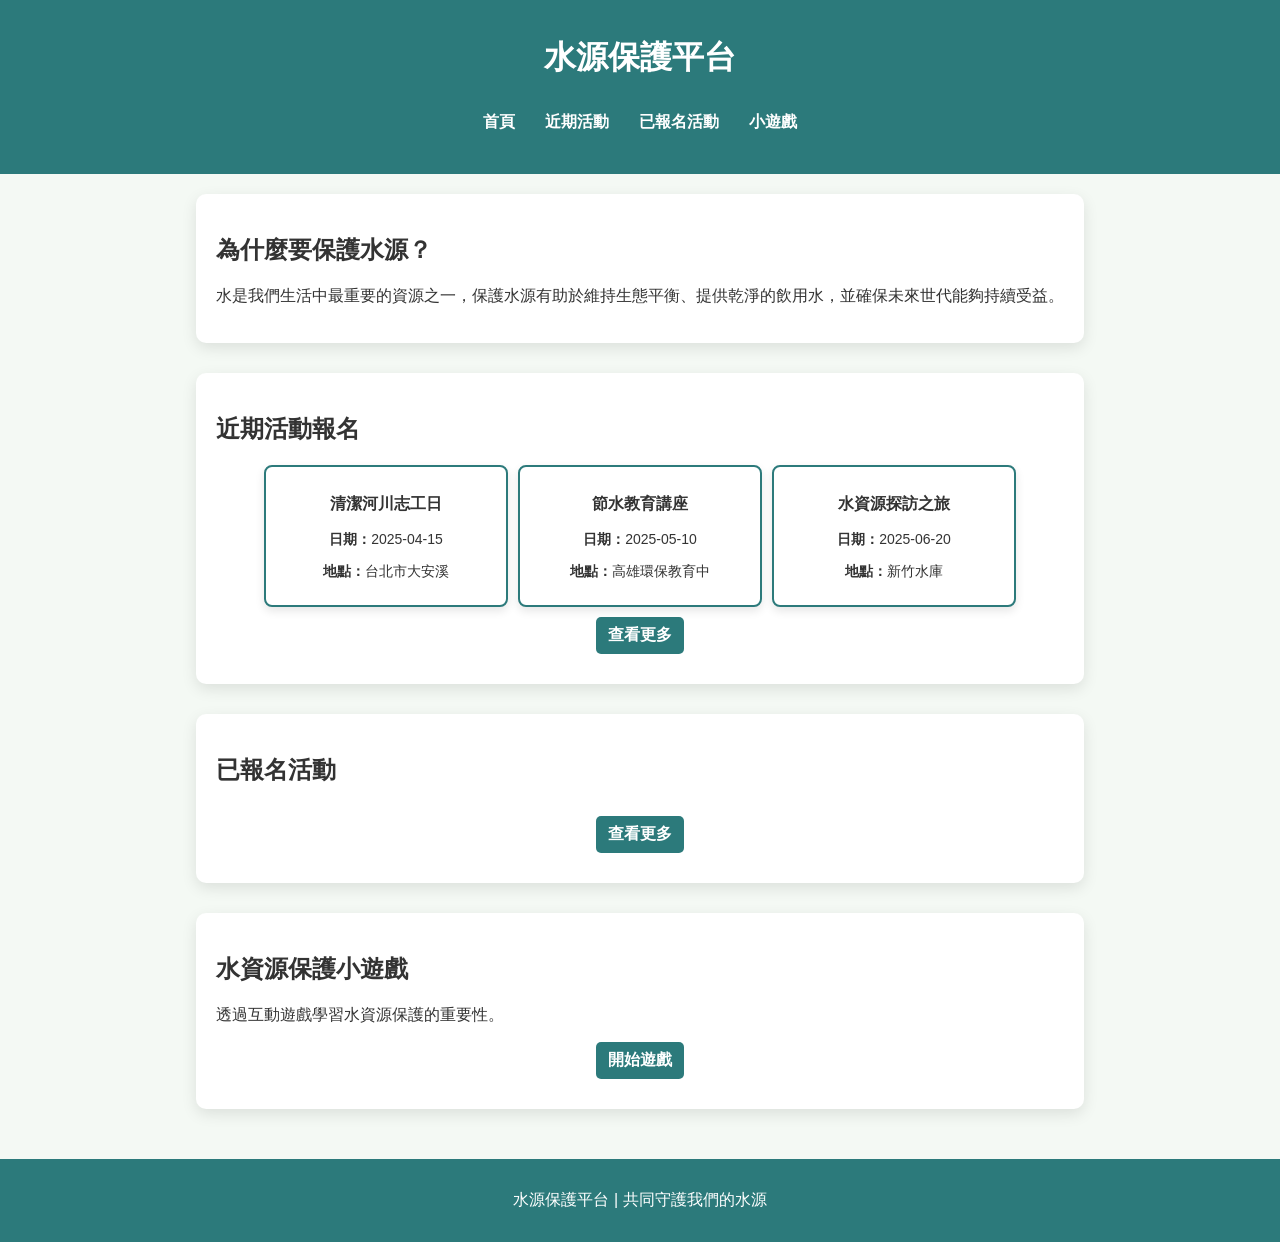
==== index.html @ 0105151f "首次上傳網站內容" ====
<!DOCTYPE html>
<html lang="zh">
<head>
    <meta charset="UTF-8">
    <meta name="viewport" content="width=device-width, initial-scale=1.0">
    <title>水源保護平台</title>
    <link rel="stylesheet" href="index.css">
    <script defer src="index.js"></script>
</head>
<body>
    <header>
        <h1>水源保護平台</h1>
        <nav>
            <ul>
                <li><a href="index.html">首頁</a></li>
                <li><a href="activities.html">近期活動</a></li>
                <li><a href="already.html">已報名活動</a></li>
                <li><a href="game.html">小遊戲</a></li>
            </ul>
        </nav>
    </header>
    
    <main>
        <section id="home">
            <h2>為什麼要保護水源？</h2>
            <p>水是我們生活中最重要的資源之一，保護水源有助於維持生態平衡、提供乾淨的飲用水，並確保未來世代能夠持續受益。</p>
        </section>
        
        <section id="events">
            <h2>近期活動報名</h2>
            <div class="event-container card-container"></div>
            <a href="activities.html" class="more-button">查看更多</a>
        </section>

        <section>
            <h2>已報名活動</h2>
            <div class="registered-container card-container"></div>
            <a href="already.html" class="more-button">查看更多</a>
        </section>
        
        <section id="game">
            <h2>水資源保護小遊戲</h2>
            <p>透過互動遊戲學習水資源保護的重要性。</p>
            <a href="game.html" class="more-button">開始遊戲</a>
        </section>
    </main>
    
    <footer>
        <p>水源保護平台 | 共同守護我們的水源</p>
    </footer>
</body>
</html>
---- index.css ----
body {
    font-family: Arial, sans-serif;
    margin: 0;
    padding: 0;
    background-color: #f4f9f4;
    color: #333;
    display: flex;
    flex-direction: column;
    min-height: 100vh;
}

header {
    background-color: #2c7a7b;
    color: white;
    padding: 15px;
    text-align: center;
}

nav ul {
    list-style: none;
    padding: 0;
    text-align: center;
    display: flex;
    justify-content: center;
    flex-wrap: wrap;
}

nav ul li {
    margin: 10px 15px;
}

nav ul li a {
    color: white;
    text-decoration: none;
    font-weight: bold;
    transition: color 0.3s ease-in-out;
}

nav ul li a:hover {
    color: #aed9cc;
}

main {
    padding: 20px;
    max-width: 900px;
    margin: auto;
    flex: 1;
}

section {
    margin-bottom: 30px;
    padding: 20px;
    background: white;
    border-radius: 10px;
    box-shadow: 0 5px 15px rgba(0, 0, 0, 0.1);
    transition: transform 0.3s ease-in-out;
}

section:hover {
    transform: scale(1.02);
}

.card-container {
    display: flex;
    flex-wrap: wrap;
    gap: 10px;
    justify-content: center;
    align-items: center;
    max-width: 100%;
}

.event-card {
    background: white;
    padding: 10px;
    border-radius: 8px;
    box-shadow: 0 4px 10px rgba(0, 0, 0, 0.1);
    transition: transform 0.3s ease-in-out;
    width: 220px;
    text-align: center;
    border: 2px solid #2c7a7b;
    font-size: 14px;
}

.event-card:hover {
    transform: scale(1.02);
}

.more-button {
    display: block;
    margin: 10px auto;
    padding: 8px 12px;
    background: #2c7a7b;
    color: white;
    text-decoration: none;
    border-radius: 5px;
    font-weight: bold;
    transition: background 0.3s, transform 0.2s;
    text-align: center;
    width: fit-content;
}

.more-button:hover {
    background: #205d5e;
    transform: scale(1.05);
}

footer {
    text-align: center;
    padding: 15px;
    background-color: #2c7a7b;
    color: white;
    margin-top: auto;
}

@media screen and (max-width: 768px) {
    nav ul {
        flex-direction: column;
        text-align: center;
        padding: 10px;
    }
    
    nav ul li {
        margin: 5px 0;
    }
    
    main {
        padding: 10px;
    }
    
    section {
        padding: 15px;
    }
    
    .event-card {
        width: 90%;
    }
}
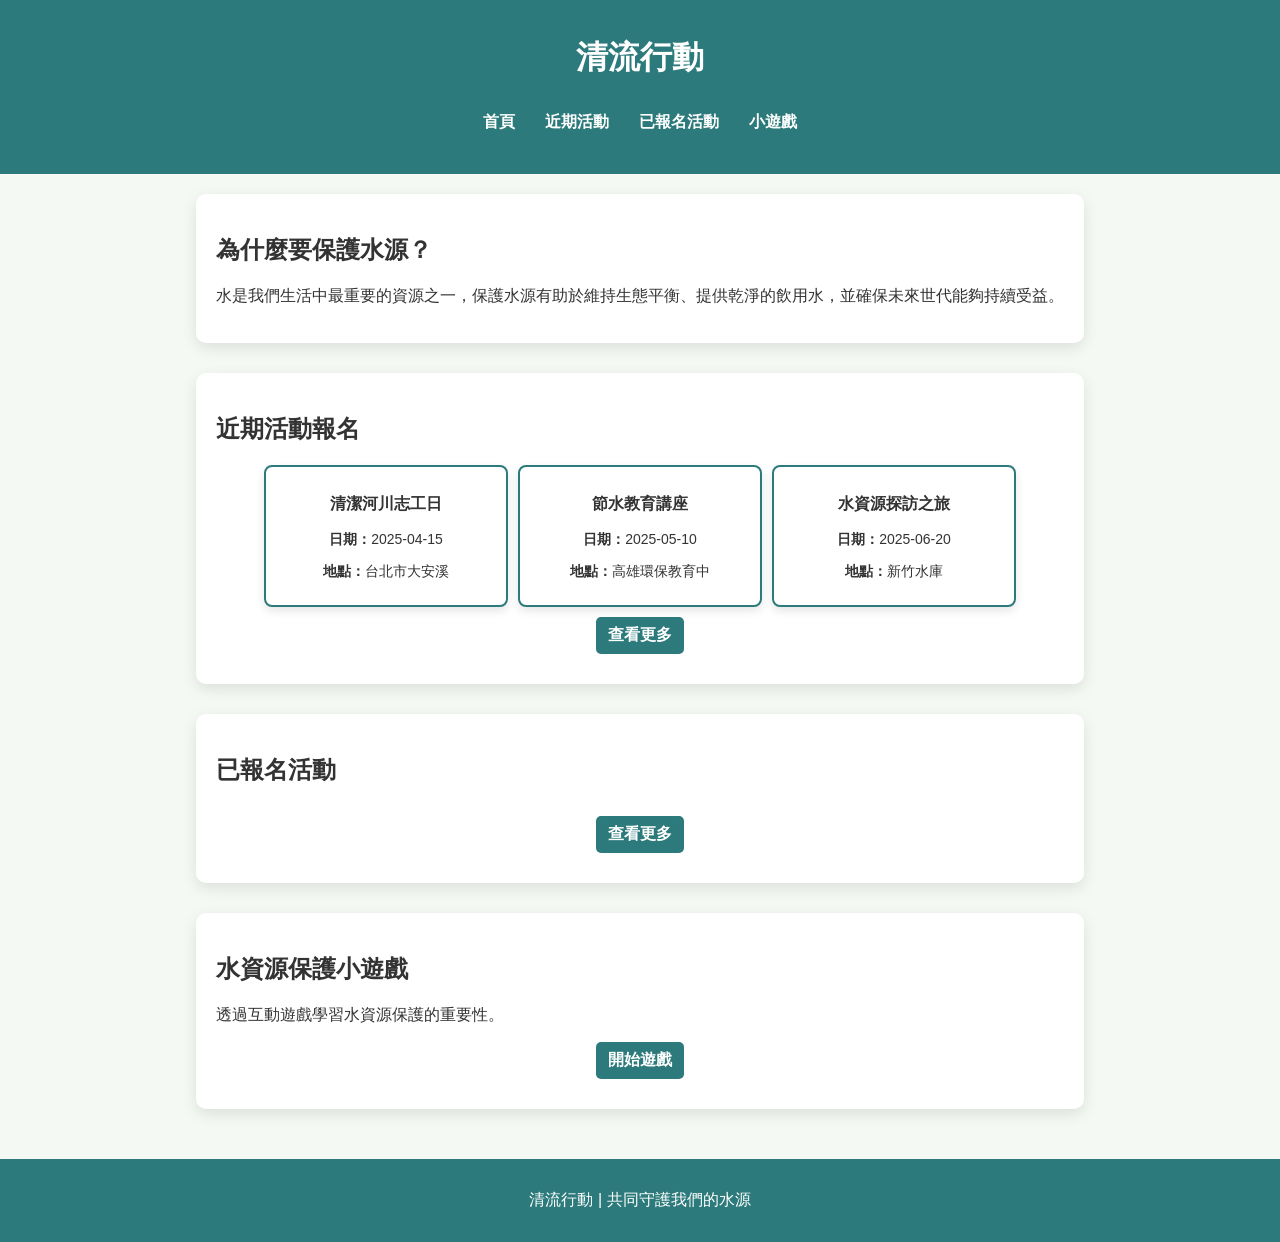
==== commit 7ef60327: "更新活動樣式與新增取消報名功能 v1.1" ====
--- a/index.html
+++ b/index.html
@@ -3,13 +3,13 @@
 <head>
     <meta charset="UTF-8">
     <meta name="viewport" content="width=device-width, initial-scale=1.0">
-    <title>水源保護平台</title>
+    <title>清流行動 | 主頁</title>
     <link rel="stylesheet" href="index.css">
     <script defer src="index.js"></script>
 </head>
 <body>
     <header>
-        <h1>水源保護平台</h1>
+        <h1>清流行動</h1>
         <nav>
             <ul>
                 <li><a href="index.html">首頁</a></li>
@@ -46,7 +46,7 @@
     </main>
     
     <footer>
-        <p>水源保護平台 | 共同守護我們的水源</p>
+        <p>清流行動 | 共同守護我們的水源</p>
     </footer>
 </body>
 </html>
--- a/index.css
+++ b/index.css
@@ -134,4 +134,25 @@
     .event-card {
         width: 90%;
     }
-}+}
+
+@media screen and (max-width: 768px) {
+    main {
+        padding: 10px;
+        width: 100%;
+    }
+
+    .card-container, .event-list, .event-container {
+        flex-direction: column;
+        align-items: center;
+    }
+
+    .event-card, .event-item {
+        width: 90% !important;
+    }
+
+    .popup-content {
+        width: 95%;
+        padding: 20px;
+    }
+}
